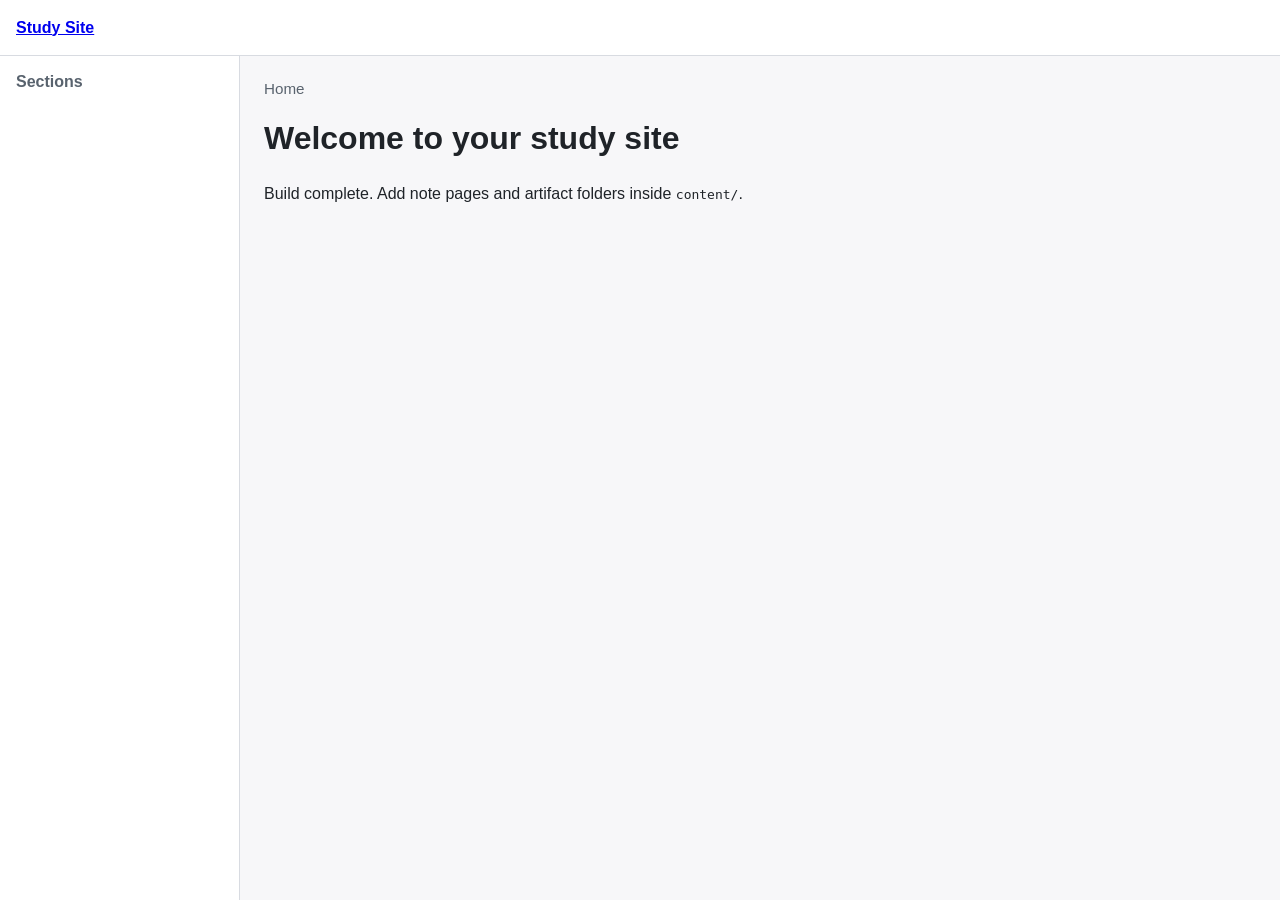
==== docs/index.html @ 43acf87f "Implement initial Python build pipeline" ====
<!DOCTYPE html>
<html lang="en">
<head>
  <meta charset="UTF-8" />
  <meta name="viewport" content="width=device-width, initial-scale=1.0" />
  <title>Home | Study Site</title>
  <link rel="stylesheet" href="/assets/site.css" />
</head>
<body>
  <header class="topbar">
    <div class="brand"><a href="/index.html">Study Site</a></div>
  </header>
  <div class="layout">
    <aside class="sidebar" aria-label="Sidebar">
      <h2>Sections</h2>
      
    </aside>
    <main class="content" id="main-content">
      <nav class="breadcrumbs" aria-label="Breadcrumbs"><span aria-current="page">Home</span></nav>
      
      <h1>Welcome to your study site</h1>
      <p>Build complete. Add note pages and artifact folders inside <code>content/</code>.</p>
    
    </main>
  </div>
</body>
</html>
---- assets/site.css ----
:root {
  --bg: #f7f7f9;
  --surface: #ffffff;
  --border: #d8dbe1;
  --text: #1f2328;
  --muted: #59636e;
  --accent: #1f6feb;
}

* {
  box-sizing: border-box;
}

body {
  margin: 0;
  font-family: -apple-system, BlinkMacSystemFont, "Segoe UI", sans-serif;
  color: var(--text);
  background: var(--bg);
}

.topbar {
  height: 56px;
  display: flex;
  align-items: center;
  justify-content: space-between;
  padding: 0 1rem;
  border-bottom: 1px solid var(--border);
  background: var(--surface);
  position: sticky;
  top: 0;
}

.brand {
  font-weight: 700;
}

.topnav {
  display: flex;
  gap: 0.9rem;
}

.topnav a,
.sidebar a,
.breadcrumbs a {
  color: var(--accent);
  text-decoration: none;
}

.topnav a:hover,
.sidebar a:hover,
.breadcrumbs a:hover {
  text-decoration: underline;
}

.layout {
  display: grid;
  grid-template-columns: 240px 1fr;
  min-height: calc(100vh - 56px);
}

.sidebar {
  border-right: 1px solid var(--border);
  background: var(--surface);
  padding: 1rem;
}

.sidebar h2 {
  margin-top: 0;
  font-size: 1rem;
  color: var(--muted);
}

.sidebar ul {
  list-style: none;
  padding: 0;
  margin: 0;
  display: grid;
  gap: 0.6rem;
}

.content {
  padding: 1.5rem;
}

.breadcrumbs {
  display: flex;
  align-items: center;
  gap: 0.5rem;
  color: var(--muted);
  margin-bottom: 1rem;
  font-size: 0.95rem;
}

h1,
h2 {
  line-height: 1.3;
}

p {
  line-height: 1.6;
  max-width: 70ch;
}

@media (max-width: 800px) {
  .layout {
    grid-template-columns: 1fr;
  }

  .sidebar {
    border-right: none;
    border-bottom: 1px solid var(--border);
  }
}
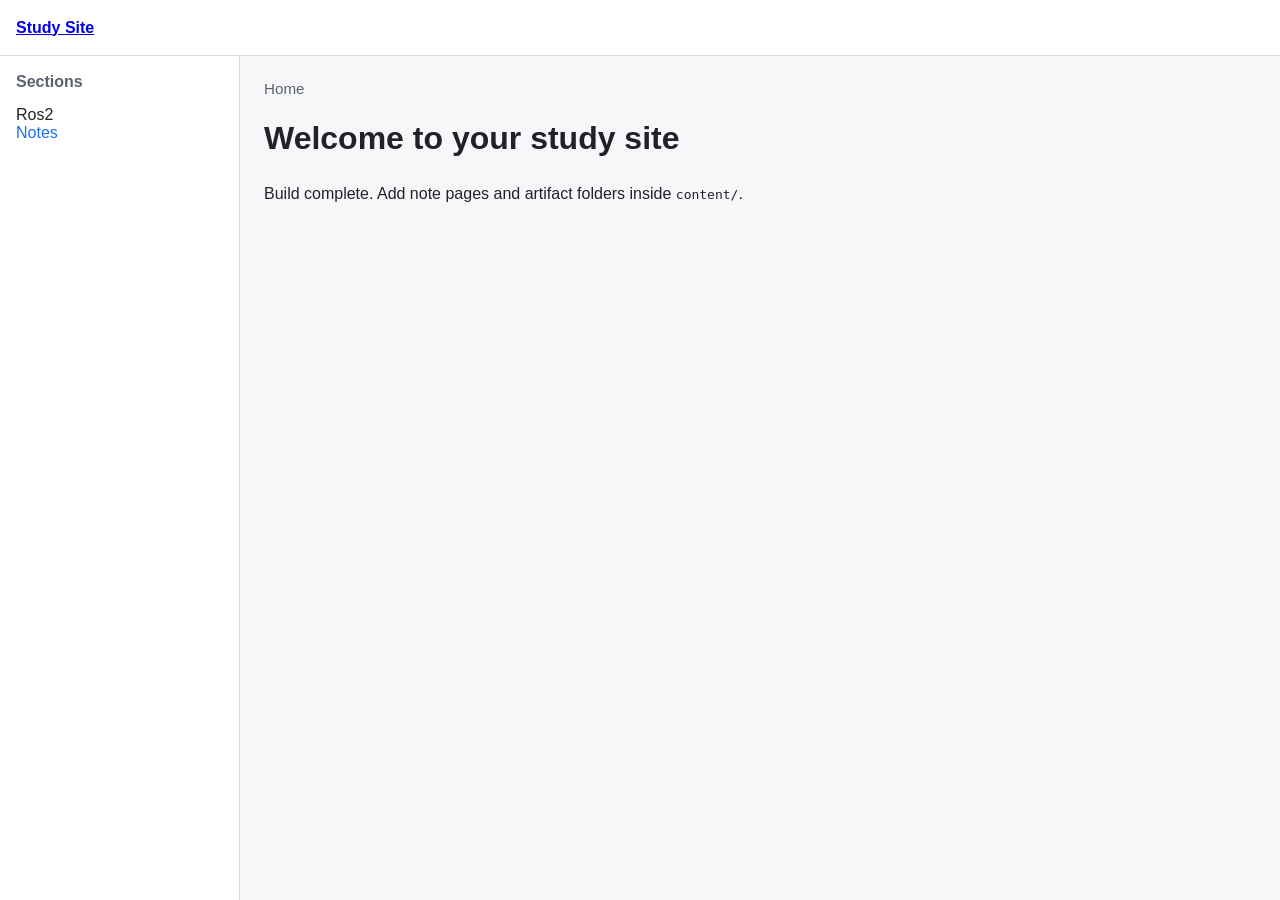
==== commit 02f5b229: "Added content folder with test page. Fixed bugs in build script that were leading to duplicate pages" ====
--- a/docs/index.html
+++ b/docs/index.html
@@ -4,16 +4,16 @@
   <meta charset="UTF-8" />
   <meta name="viewport" content="width=device-width, initial-scale=1.0" />
   <title>Home | Study Site</title>
-  <link rel="stylesheet" href="/assets/site.css" />
+  <link rel="stylesheet" href="assets/site.css" />
 </head>
 <body>
   <header class="topbar">
-    <div class="brand"><a href="/index.html">Study Site</a></div>
+    <div class="brand"><a href="index.html">Study Site</a></div>
   </header>
   <div class="layout">
     <aside class="sidebar" aria-label="Sidebar">
       <h2>Sections</h2>
-      
+      <ul><li><span>Ros2</span><ul><li><a href="ros2/notes.html">Notes</a></li></ul></li></ul>
     </aside>
     <main class="content" id="main-content">
       <nav class="breadcrumbs" aria-label="Breadcrumbs"><span aria-current="page">Home</span></nav>
--- a/docs/assets/site.css
+++ b/docs/assets/site.css
@@ -0,0 +1,113 @@
+:root {
+  --bg: #f7f7f9;
+  --surface: #ffffff;
+  --border: #d8dbe1;
+  --text: #1f2328;
+  --muted: #59636e;
+  --accent: #1f6feb;
+}
+
+* {
+  box-sizing: border-box;
+}
+
+body {
+  margin: 0;
+  font-family: -apple-system, BlinkMacSystemFont, "Segoe UI", sans-serif;
+  color: var(--text);
+  background: var(--bg);
+}
+
+.topbar {
+  height: 56px;
+  display: flex;
+  align-items: center;
+  justify-content: space-between;
+  padding: 0 1rem;
+  border-bottom: 1px solid var(--border);
+  background: var(--surface);
+  position: sticky;
+  top: 0;
+}
+
+.brand {
+  font-weight: 700;
+}
+
+.topnav {
+  display: flex;
+  gap: 0.9rem;
+}
+
+.topnav a,
+.sidebar a,
+.breadcrumbs a {
+  color: var(--accent);
+  text-decoration: none;
+}
+
+.topnav a:hover,
+.sidebar a:hover,
+.breadcrumbs a:hover {
+  text-decoration: underline;
+}
+
+.layout {
+  display: grid;
+  grid-template-columns: 240px 1fr;
+  min-height: calc(100vh - 56px);
+}
+
+.sidebar {
+  border-right: 1px solid var(--border);
+  background: var(--surface);
+  padding: 1rem;
+}
+
+.sidebar h2 {
+  margin-top: 0;
+  font-size: 1rem;
+  color: var(--muted);
+}
+
+.sidebar ul {
+  list-style: none;
+  padding: 0;
+  margin: 0;
+  display: grid;
+  gap: 0.6rem;
+}
+
+.content {
+  padding: 1.5rem;
+}
+
+.breadcrumbs {
+  display: flex;
+  align-items: center;
+  gap: 0.5rem;
+  color: var(--muted);
+  margin-bottom: 1rem;
+  font-size: 0.95rem;
+}
+
+h1,
+h2 {
+  line-height: 1.3;
+}
+
+p {
+  line-height: 1.6;
+  max-width: 70ch;
+}
+
+@media (max-width: 800px) {
+  .layout {
+    grid-template-columns: 1fr;
+  }
+
+  .sidebar {
+    border-right: none;
+    border-bottom: 1px solid var(--border);
+  }
+}
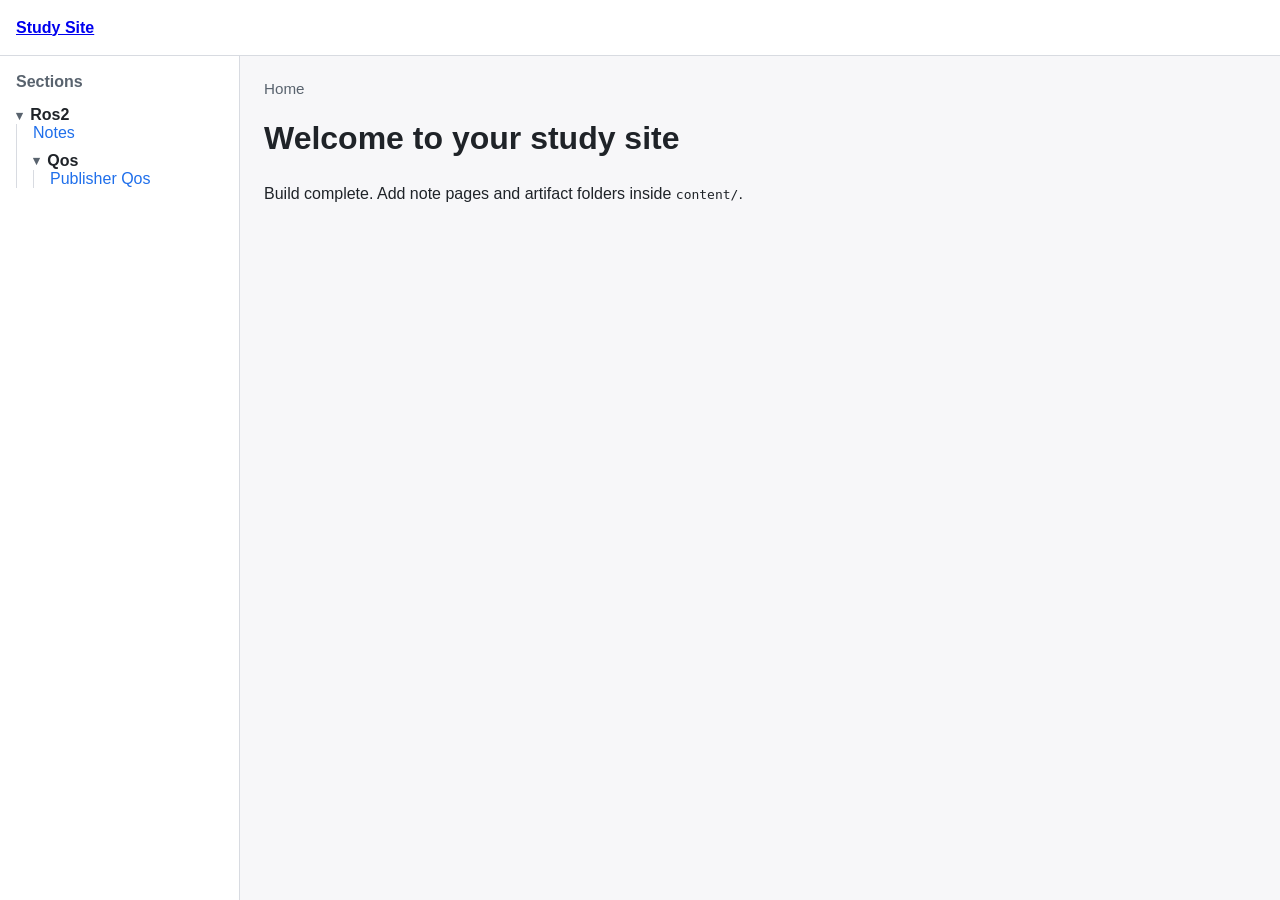
==== commit 0d96a7df: "Fixed indentation in sections and added arrows to expand or collapse sections." ====
--- a/docs/index.html
+++ b/docs/index.html
@@ -13,7 +13,7 @@
   <div class="layout">
     <aside class="sidebar" aria-label="Sidebar">
       <h2>Sections</h2>
-      <ul><li><span>Ros2</span><ul><li><a href="ros2/notes.html">Notes</a></li></ul></li></ul>
+      <ul><li><details class="nav-section" open><summary>Ros2</summary><ul><li><a href="ros2/notes.html">Notes</a></li><li><details class="nav-section" open><summary>Qos</summary><ul><li><a href="ros2/qos/publisher-qos.html">Publisher Qos</a></li></ul></details></li></ul></details></li></ul>
     </aside>
     <main class="content" id="main-content">
       <nav class="breadcrumbs" aria-label="Breadcrumbs"><span aria-current="page">Home</span></nav>
--- a/docs/assets/site.css
+++ b/docs/assets/site.css
@@ -72,10 +72,50 @@
 
 .sidebar ul {
   list-style: none;
-  padding: 0;
+  padding-left: 0;
   margin: 0;
   display: grid;
   gap: 0.6rem;
+}
+
+.sidebar li {
+  display: grid;
+  gap: 0.35rem;
+}
+
+.sidebar details {
+  display: grid;
+  gap: 0.35rem;
+}
+
+.sidebar summary {
+  list-style: none;
+  display: inline-flex;
+  align-items: center;
+  gap: 0.45rem;
+  cursor: pointer;
+  color: var(--text);
+  font-weight: 600;
+}
+
+.sidebar summary::-webkit-details-marker {
+  display: none;
+}
+
+.sidebar summary::before {
+  content: "\25BE";
+  font-size: 0.8rem;
+  color: var(--muted);
+}
+
+.sidebar details:not([open]) > summary::before {
+  content: "\25B8";
+}
+
+.sidebar li > ul,
+.sidebar details > ul {
+  padding-left: 1rem;
+  border-left: 1px solid var(--border);
 }
 
 .content {
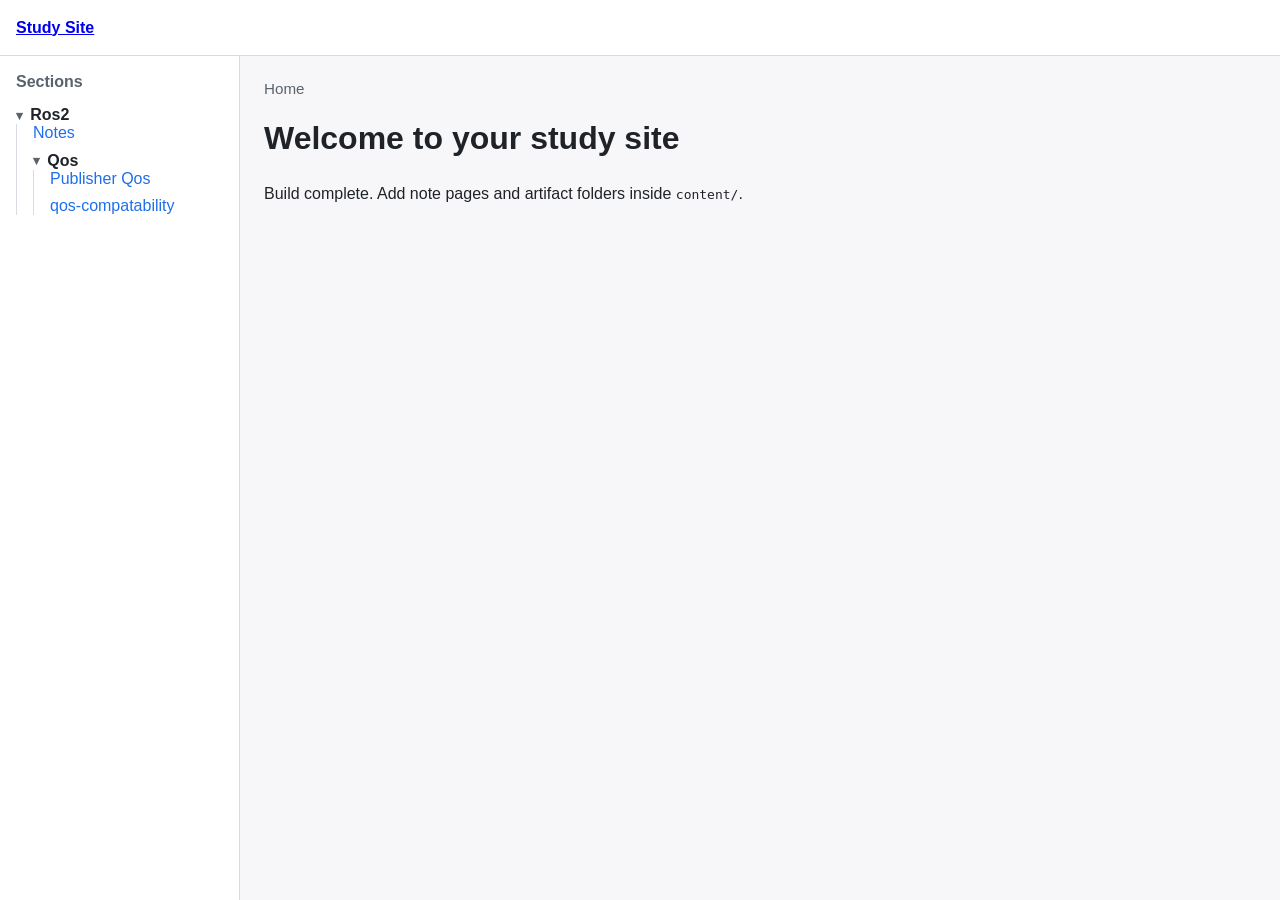
==== commit 88629250: "Added image rendering" ====
--- a/docs/index.html
+++ b/docs/index.html
@@ -13,7 +13,7 @@
   <div class="layout">
     <aside class="sidebar" aria-label="Sidebar">
       <h2>Sections</h2>
-      <ul><li><details class="nav-section" open><summary>Ros2</summary><ul><li><a href="ros2/notes.html">Notes</a></li><li><details class="nav-section" open><summary>Qos</summary><ul><li><a href="ros2/qos/publisher-qos.html">Publisher Qos</a></li></ul></details></li></ul></details></li></ul>
+      <ul><li><details class="nav-section" open><summary>Ros2</summary><ul><li><a href="ros2/notes.html">Notes</a></li><li><details class="nav-section" open><summary>Qos</summary><ul><li><a href="ros2/qos/publisher-qos.html">Publisher Qos</a></li><li><a href="ros2/qos/qos-compatability.html">qos-compatability</a></li></ul></details></li></ul></details></li></ul>
     </aside>
     <main class="content" id="main-content">
       <nav class="breadcrumbs" aria-label="Breadcrumbs"><span aria-current="page">Home</span></nav>
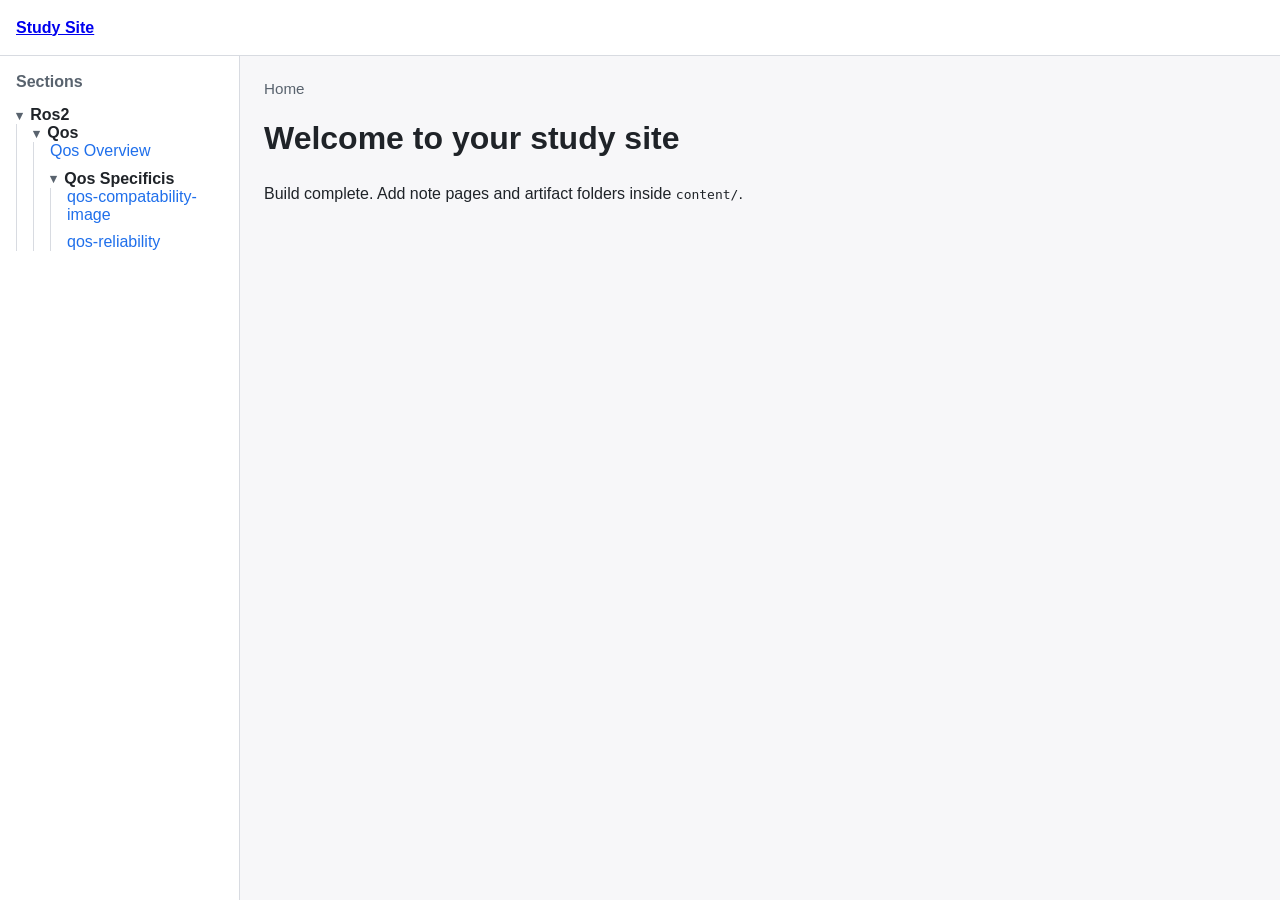
==== commit b438eb05: "Updated content" ====
--- a/docs/index.html
+++ b/docs/index.html
@@ -13,7 +13,7 @@
   <div class="layout">
     <aside class="sidebar" aria-label="Sidebar">
       <h2>Sections</h2>
-      <ul><li><details class="nav-section" open><summary>Ros2</summary><ul><li><a href="ros2/notes.html">Notes</a></li><li><details class="nav-section" open><summary>Qos</summary><ul><li><a href="ros2/qos/publisher-qos.html">Publisher Qos</a></li><li><a href="ros2/qos/qos-compatability.html">qos-compatability</a></li></ul></details></li></ul></details></li></ul>
+      <ul><li><details class="nav-section" open><summary>Ros2</summary><ul><li><details class="nav-section" open><summary>Qos</summary><ul><li><a href="ros2/qos/Overview.html">Qos Overview</a></li><li><details class="nav-section" open><summary>Qos Specificis</summary><ul><li><a href="ros2/qos/qos-specificis/qos-compatability-image.html">qos-compatability-image</a></li><li><a href="ros2/qos/qos-specificis/qos-reliability.html">qos-reliability</a></li></ul></details></li></ul></details></li></ul></details></li></ul>
     </aside>
     <main class="content" id="main-content">
       <nav class="breadcrumbs" aria-label="Breadcrumbs"><span aria-current="page">Home</span></nav>
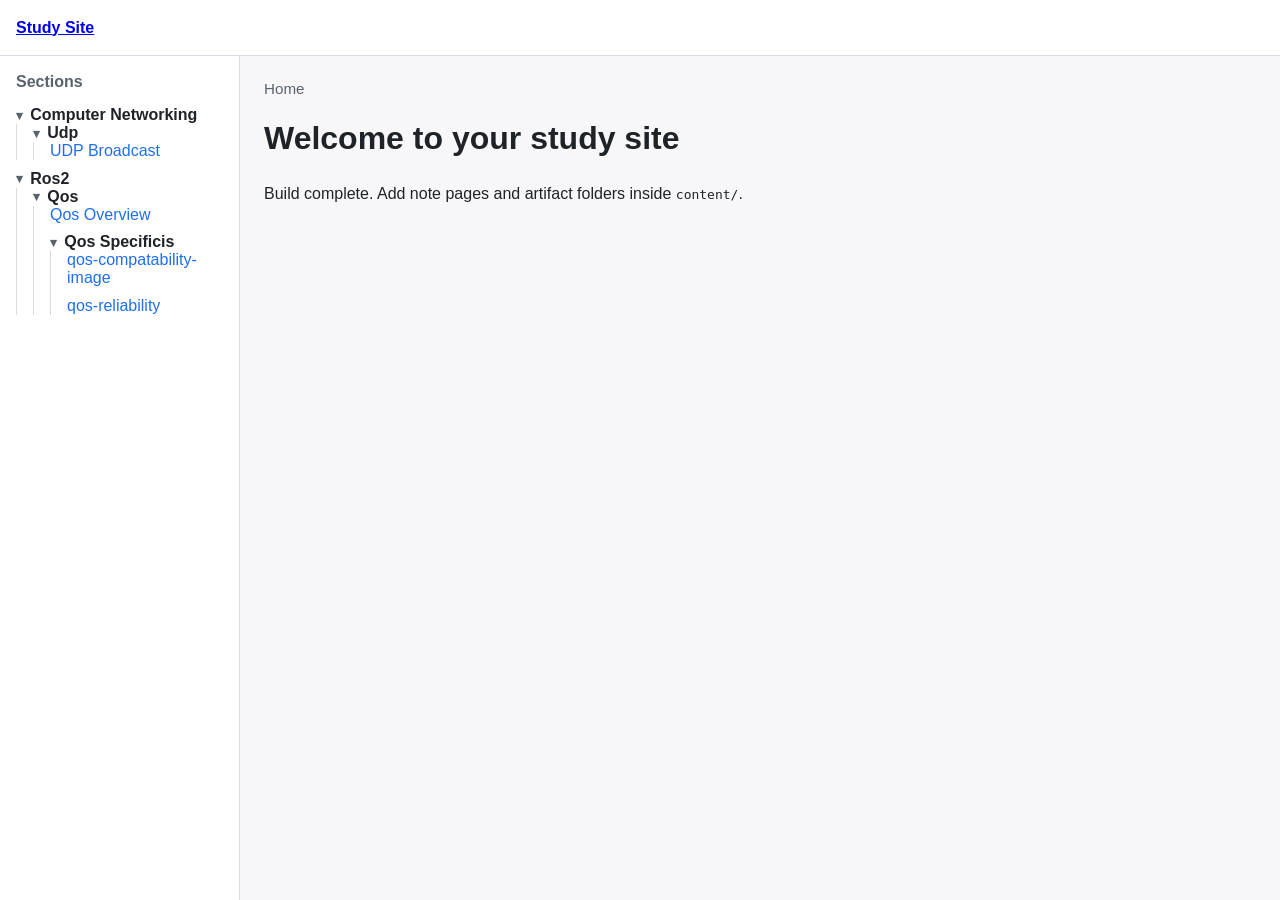
==== commit ea335d9b: "Add artifact support" ====
--- a/docs/index.html
+++ b/docs/index.html
@@ -13,7 +13,7 @@
   <div class="layout">
     <aside class="sidebar" aria-label="Sidebar">
       <h2>Sections</h2>
-      <ul><li><details class="nav-section" open><summary>Ros2</summary><ul><li><details class="nav-section" open><summary>Qos</summary><ul><li><a href="ros2/qos/Overview.html">Qos Overview</a></li><li><details class="nav-section" open><summary>Qos Specificis</summary><ul><li><a href="ros2/qos/qos-specificis/qos-compatability-image.html">qos-compatability-image</a></li><li><a href="ros2/qos/qos-specificis/qos-reliability.html">qos-reliability</a></li></ul></details></li></ul></details></li></ul></details></li></ul>
+      <ul><li><details class="nav-section" open><summary>Computer Networking</summary><ul><li><details class="nav-section" open><summary>Udp</summary><ul><li><a href="computer-networking/udp/udp-broadcast.html">UDP Broadcast</a></li></ul></details></li></ul></details></li><li><details class="nav-section" open><summary>Ros2</summary><ul><li><details class="nav-section" open><summary>Qos</summary><ul><li><a href="ros2/qos/Overview.html">Qos Overview</a></li><li><details class="nav-section" open><summary>Qos Specificis</summary><ul><li><a href="ros2/qos/qos-specificis/qos-compatability-image.html">qos-compatability-image</a></li><li><a href="ros2/qos/qos-specificis/qos-reliability.html">qos-reliability</a></li></ul></details></li></ul></details></li></ul></details></li></ul>
     </aside>
     <main class="content" id="main-content">
       <nav class="breadcrumbs" aria-label="Breadcrumbs"><span aria-current="page">Home</span></nav>
--- a/docs/assets/site.css
+++ b/docs/assets/site.css
@@ -141,6 +141,23 @@
   max-width: 70ch;
 }
 
+.artifact-embed {
+  margin: 1.5rem 0;
+  border: 1px solid var(--border);
+  border-radius: 12px;
+  overflow: hidden;
+  background: var(--surface);
+  box-shadow: 0 8px 24px rgba(15, 23, 42, 0.08);
+}
+
+.artifact-embed iframe {
+  display: block;
+  width: 100%;
+  min-height: 900px;
+  border: 0;
+  background: #fff;
+}
+
 @media (max-width: 800px) {
   .layout {
     grid-template-columns: 1fr;
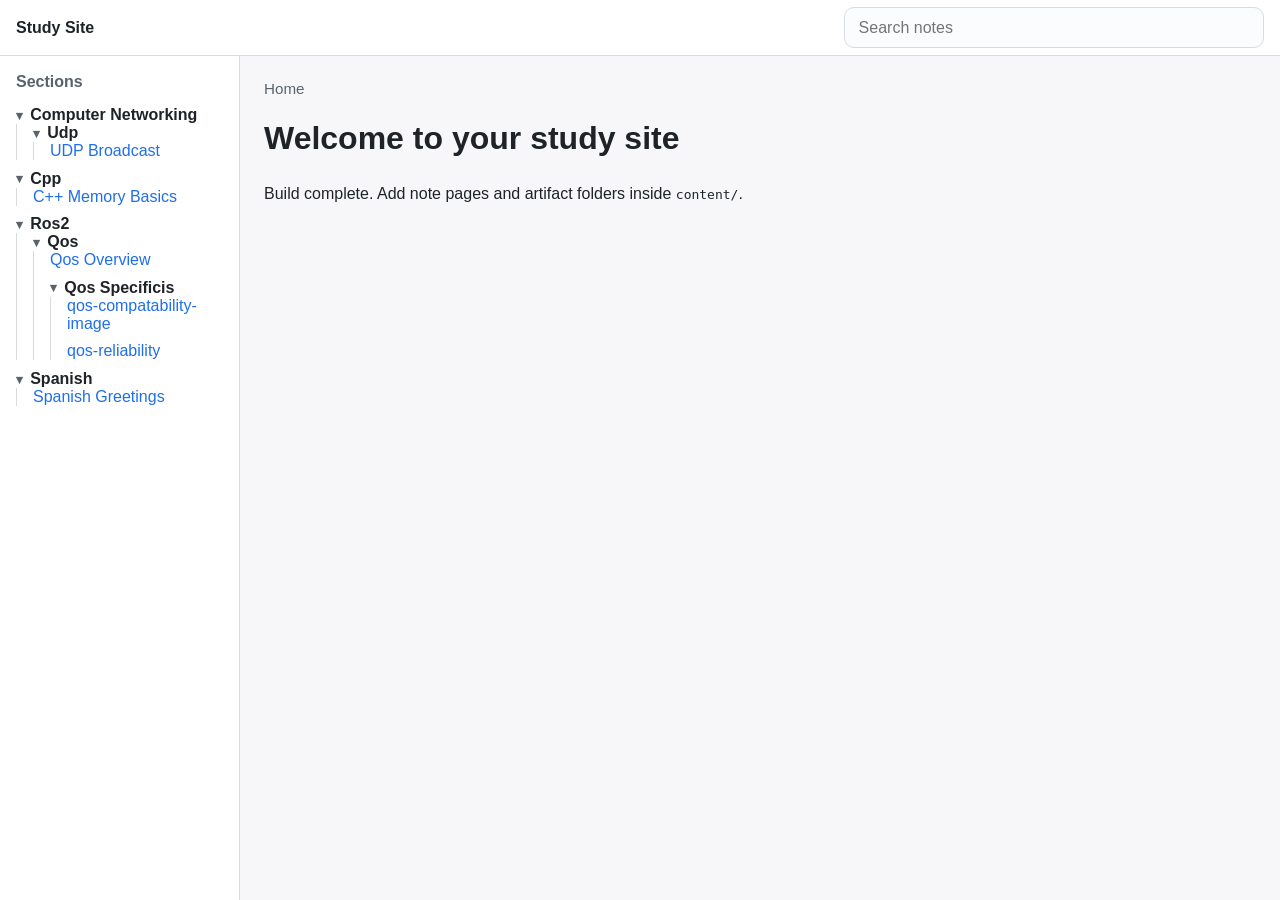
==== commit 785079ba: "Add search bar" ====
--- a/docs/index.html
+++ b/docs/index.html
@@ -9,11 +9,23 @@
 <body>
   <header class="topbar">
     <div class="brand"><a href="index.html">Study Site</a></div>
+    <div class="search" data-search-root>
+      <label class="search-label" for="site-search">Search</label>
+      <input
+        id="site-search"
+        class="search-input"
+        type="search"
+        placeholder="Search notes"
+        autocomplete="off"
+        data-search-input
+      />
+      <div class="search-results" data-search-results hidden></div>
+    </div>
   </header>
   <div class="layout">
     <aside class="sidebar" aria-label="Sidebar">
       <h2>Sections</h2>
-      <ul><li><details class="nav-section" open><summary>Computer Networking</summary><ul><li><details class="nav-section" open><summary>Udp</summary><ul><li><a href="computer-networking/udp/udp-broadcast.html">UDP Broadcast</a></li></ul></details></li></ul></details></li><li><details class="nav-section" open><summary>Ros2</summary><ul><li><details class="nav-section" open><summary>Qos</summary><ul><li><a href="ros2/qos/Overview.html">Qos Overview</a></li><li><details class="nav-section" open><summary>Qos Specificis</summary><ul><li><a href="ros2/qos/qos-specificis/qos-compatability-image.html">qos-compatability-image</a></li><li><a href="ros2/qos/qos-specificis/qos-reliability.html">qos-reliability</a></li></ul></details></li></ul></details></li></ul></details></li></ul>
+      <ul><li><details class="nav-section" open><summary>Computer Networking</summary><ul><li><details class="nav-section" open><summary>Udp</summary><ul><li><a href="computer-networking/udp/udp-broadcast.html">UDP Broadcast</a></li></ul></details></li></ul></details></li><li><details class="nav-section" open><summary>Cpp</summary><ul><li><a href="cpp/memory-basics.html">C++ Memory Basics</a></li></ul></details></li><li><details class="nav-section" open><summary>Ros2</summary><ul><li><details class="nav-section" open><summary>Qos</summary><ul><li><a href="ros2/qos/Overview.html">Qos Overview</a></li><li><details class="nav-section" open><summary>Qos Specificis</summary><ul><li><a href="ros2/qos/qos-specificis/qos-compatability-image.html">qos-compatability-image</a></li><li><a href="ros2/qos/qos-specificis/qos-reliability.html">qos-reliability</a></li></ul></details></li></ul></details></li></ul></details></li><li><details class="nav-section" open><summary>Spanish</summary><ul><li><a href="spanish/greetings.html">Spanish Greetings</a></li></ul></details></li></ul>
     </aside>
     <main class="content" id="main-content">
       <nav class="breadcrumbs" aria-label="Breadcrumbs"><span aria-current="page">Home</span></nav>
@@ -23,5 +35,7 @@
     
     </main>
   </div>
+  <script src="assets/search-data.js" defer></script>
+  <script src="assets/search.js" defer></script>
 </body>
 </html>
--- a/docs/assets/site.css
+++ b/docs/assets/site.css
@@ -23,15 +23,102 @@
   display: flex;
   align-items: center;
   justify-content: space-between;
+  gap: 1rem;
   padding: 0 1rem;
   border-bottom: 1px solid var(--border);
   background: var(--surface);
   position: sticky;
   top: 0;
+  z-index: 10;
 }
 
 .brand {
   font-weight: 700;
+}
+
+.brand a {
+  color: inherit;
+  text-decoration: none;
+}
+
+.search {
+  position: relative;
+  width: min(420px, 100%);
+}
+
+.search-label {
+  position: absolute;
+  width: 1px;
+  height: 1px;
+  padding: 0;
+  margin: -1px;
+  overflow: hidden;
+  clip: rect(0, 0, 0, 0);
+  border: 0;
+}
+
+.search-input {
+  width: 100%;
+  padding: 0.65rem 0.85rem;
+  border: 1px solid var(--border);
+  border-radius: 10px;
+  background: #fbfcfe;
+  color: var(--text);
+  font: inherit;
+}
+
+.search-input:focus {
+  outline: 2px solid rgba(31, 111, 235, 0.16);
+  border-color: var(--accent);
+}
+
+.search-results {
+  position: absolute;
+  top: calc(100% + 0.45rem);
+  right: 0;
+  left: 0;
+  display: grid;
+  gap: 0.25rem;
+  padding: 0.45rem;
+  border: 1px solid var(--border);
+  border-radius: 12px;
+  background: var(--surface);
+  box-shadow: 0 18px 40px rgba(15, 23, 42, 0.12);
+}
+
+.search-results[hidden] {
+  display: none;
+}
+
+.search-result {
+  display: grid;
+  gap: 0.25rem;
+  padding: 0.7rem 0.8rem;
+  border-radius: 8px;
+  color: inherit;
+  text-decoration: none;
+}
+
+.search-result:hover,
+.search-result:focus-visible {
+  background: #f2f6ff;
+}
+
+.search-result-title {
+  color: var(--accent);
+  font-weight: 600;
+}
+
+.search-result-snippet {
+  color: var(--muted);
+  font-size: 0.92rem;
+  line-height: 1.45;
+}
+
+.search-empty {
+  padding: 0.8rem;
+  color: var(--muted);
+  font-size: 0.95rem;
 }
 
 .topnav {
@@ -159,6 +246,17 @@
 }
 
 @media (max-width: 800px) {
+  .topbar {
+    height: auto;
+    align-items: stretch;
+    flex-direction: column;
+    padding: 0.9rem 1rem;
+  }
+
+  .search {
+    width: 100%;
+  }
+
   .layout {
     grid-template-columns: 1fr;
   }
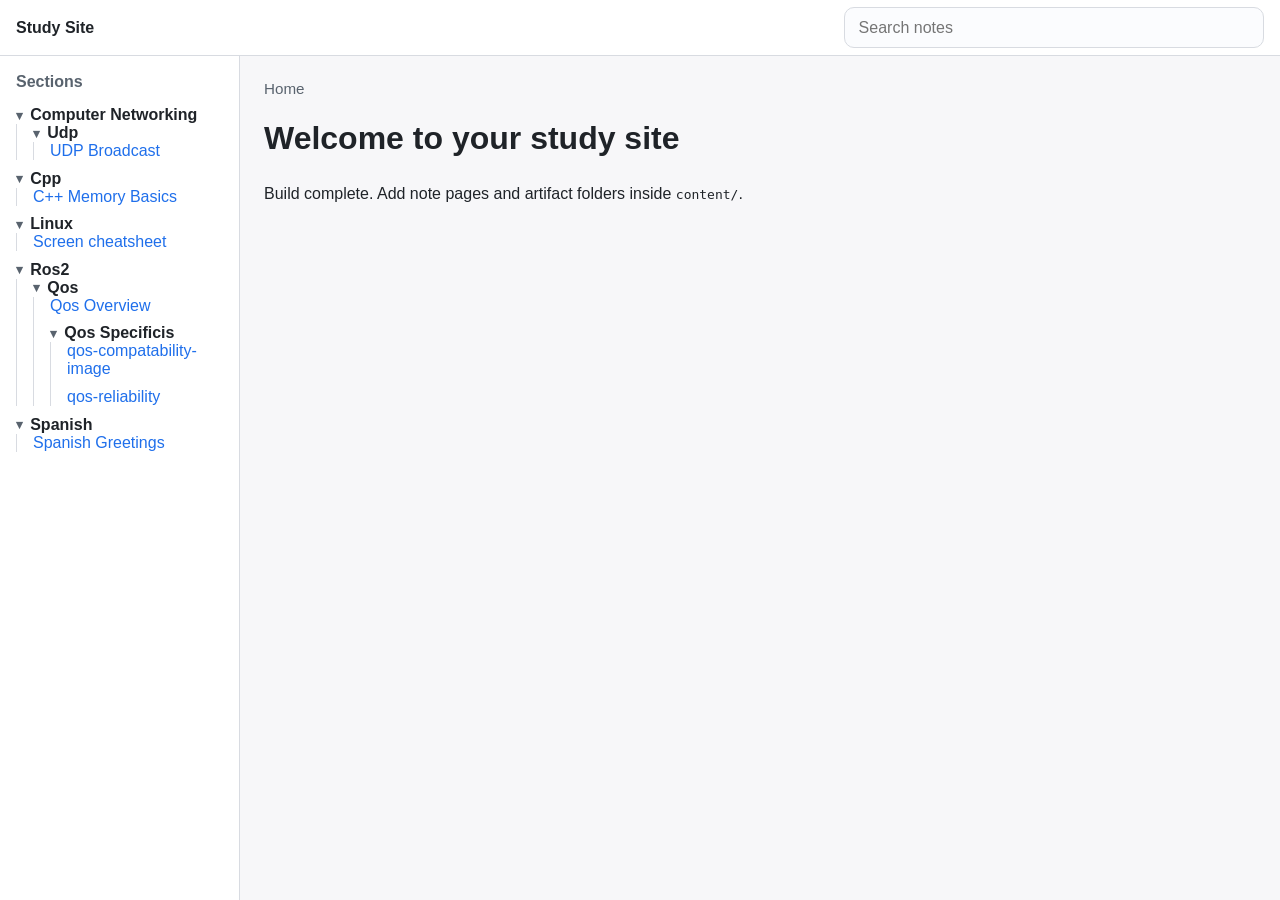
==== commit 3f08bf28: "add content" ====
--- a/docs/index.html
+++ b/docs/index.html
@@ -25,7 +25,7 @@
   <div class="layout">
     <aside class="sidebar" aria-label="Sidebar">
       <h2>Sections</h2>
-      <ul><li><details class="nav-section" open><summary>Computer Networking</summary><ul><li><details class="nav-section" open><summary>Udp</summary><ul><li><a href="computer-networking/udp/udp-broadcast.html">UDP Broadcast</a></li></ul></details></li></ul></details></li><li><details class="nav-section" open><summary>Cpp</summary><ul><li><a href="cpp/memory-basics.html">C++ Memory Basics</a></li></ul></details></li><li><details class="nav-section" open><summary>Ros2</summary><ul><li><details class="nav-section" open><summary>Qos</summary><ul><li><a href="ros2/qos/Overview.html">Qos Overview</a></li><li><details class="nav-section" open><summary>Qos Specificis</summary><ul><li><a href="ros2/qos/qos-specificis/qos-compatability-image.html">qos-compatability-image</a></li><li><a href="ros2/qos/qos-specificis/qos-reliability.html">qos-reliability</a></li></ul></details></li></ul></details></li></ul></details></li><li><details class="nav-section" open><summary>Spanish</summary><ul><li><a href="spanish/greetings.html">Spanish Greetings</a></li></ul></details></li></ul>
+      <ul><li><details class="nav-section" open><summary>Computer Networking</summary><ul><li><details class="nav-section" open><summary>Udp</summary><ul><li><a href="computer-networking/udp/udp-broadcast.html">UDP Broadcast</a></li></ul></details></li></ul></details></li><li><details class="nav-section" open><summary>Cpp</summary><ul><li><a href="cpp/memory-basics.html">C++ Memory Basics</a></li></ul></details></li><li><details class="nav-section" open><summary>Linux</summary><ul><li><a href="linux/screen-cheatsheet.html">Screen cheatsheet</a></li></ul></details></li><li><details class="nav-section" open><summary>Ros2</summary><ul><li><details class="nav-section" open><summary>Qos</summary><ul><li><a href="ros2/qos/Overview.html">Qos Overview</a></li><li><details class="nav-section" open><summary>Qos Specificis</summary><ul><li><a href="ros2/qos/qos-specificis/qos-compatability-image.html">qos-compatability-image</a></li><li><a href="ros2/qos/qos-specificis/qos-reliability.html">qos-reliability</a></li></ul></details></li></ul></details></li></ul></details></li><li><details class="nav-section" open><summary>Spanish</summary><ul><li><a href="spanish/greetings.html">Spanish Greetings</a></li></ul></details></li></ul>
     </aside>
     <main class="content" id="main-content">
       <nav class="breadcrumbs" aria-label="Breadcrumbs"><span aria-current="page">Home</span></nav>
